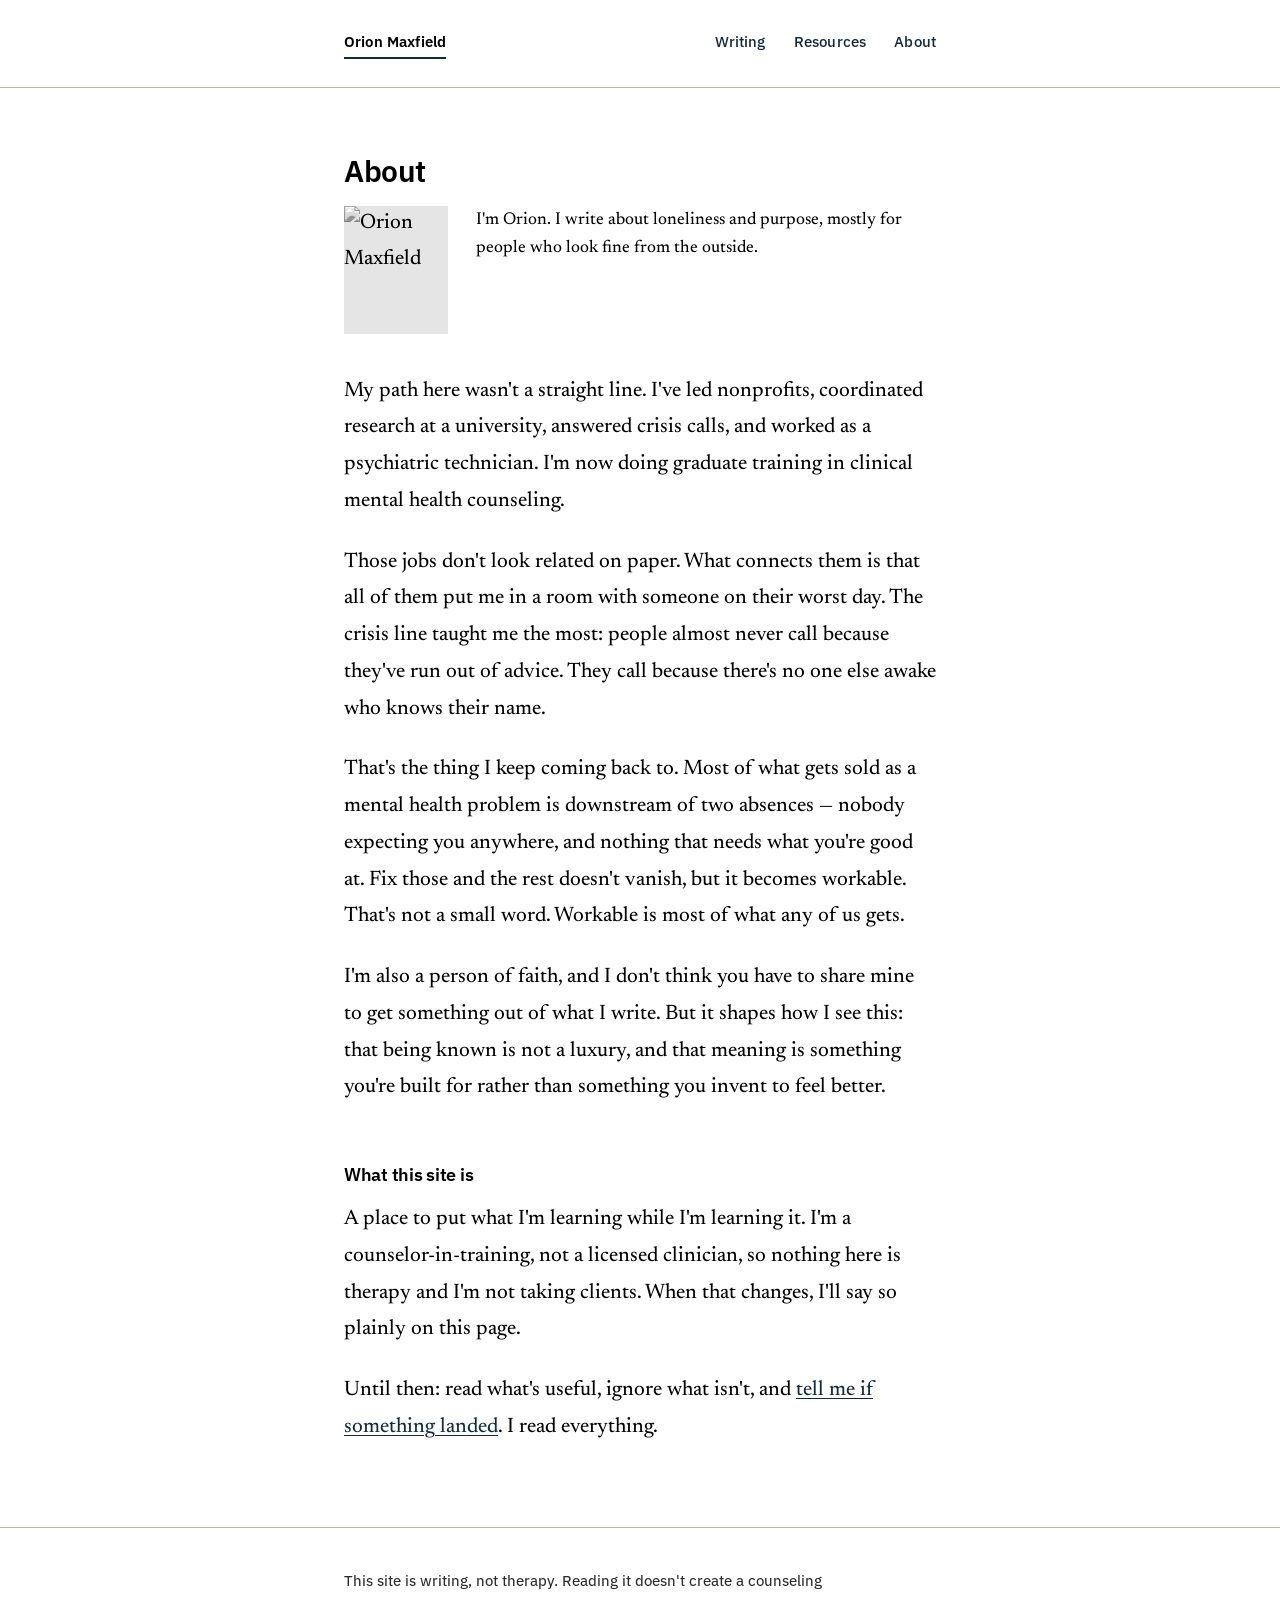
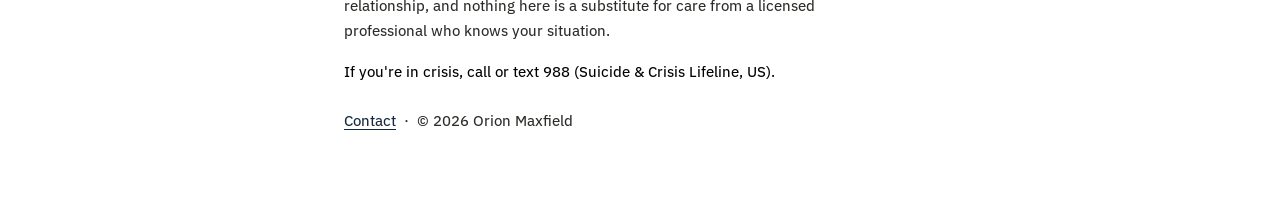
==== about.html @ fb3168f9 "Add About page with content and styles This file contains the complete HTML structure for the About " ====
<!DOCTYPE html>
<html lang="en">
<head>
  <meta charset="utf-8">
  <meta name="viewport" content="width=device-width, initial-scale=1">
  <meta name="color-scheme" content="light">
  <title>About — Orion Maxfield</title>
  <meta name="description" content="Nonprofit leadership, research, crisis work, and now counselor training.">
  <link rel="preconnect" href="https://fonts.googleapis.com">
  <link rel="preconnect" href="https://fonts.gstatic.com" crossorigin>
  <link href="https://fonts.googleapis.com/css2?family=IBM+Plex+Sans:wght@400;500;600&family=Newsreader:ital,opsz,wght@0,6..72,400;0,6..72,500;1,6..72,400&display=swap" rel="stylesheet">
  <style>
    :root {
      --paper: #FFFFFF;
      --ink: #000000;
      --slate: #12293F;
      --slate-soft: #24405C;
      --muted: #2E2C29;
      --rule: #BEB8AC;
      color-scheme: light dark;
    }

    /* If the reader's phone or laptop is set to dark mode, flip the whole
       palette instead of letting the browser guess. Light text, dark paper. */
    @media (prefers-color-scheme: dark) {
      :root {
        --paper: #14161A;
        --ink: #F4F1EB;
        --slate: #9DC4EC;
        --slate-soft: #B4CFEE;
        --muted: #D3CEC5;
        --rule: #3A3F47;
      }
      .portrait { background: #2A2E34; }
      button { color: #14161A; }
      input[type="email"], input[type="text"], textarea {
        background: #1D2027;
        color: var(--ink);
      }
      ::placeholder { color: #9A958C; }
    }

    html { background: var(--paper); }

    *, *::before, *::after { box-sizing: border-box; }

    html { -webkit-text-size-adjust: 100%; }

    body {
      margin: 0;
      background: var(--paper);
      color: var(--ink);
      font-family: "Newsreader", Georgia, "Times New Roman", serif;
      font-size: 21px;
      line-height: 1.75;
      font-weight: 450;
      font-optical-sizing: auto;
      -webkit-font-smoothing: antialiased;
    }

    .wrap {
      width: 100%;
      max-width: 40rem;
      margin: 0 auto;
      padding: 0 1.5rem;
    }

    /* ---------- header ---------- */

    .masthead {
      border-bottom: 1px solid var(--rule);
      padding: 1.75rem 0;
      margin-bottom: 4rem;
    }

    .masthead .wrap {
      display: flex;
      flex-wrap: wrap;
      gap: 0.75rem 2rem;
      align-items: baseline;
      justify-content: space-between;
    }

    .wordmark {
      font-family: "IBM Plex Sans", system-ui, sans-serif;
      font-size: 0.95rem;
      font-weight: 600;
      letter-spacing: 0.01em;
      color: var(--ink);
      text-decoration: none;
      border-bottom: 2px solid var(--slate);
      padding-bottom: 2px;
    }

    nav {
      font-family: "IBM Plex Sans", system-ui, sans-serif;
      font-size: 0.92rem;
      font-weight: 500;
      letter-spacing: 0.01em;
    }

    nav a {
      color: var(--slate);
      text-decoration: none;
      margin-left: 1.5rem;
    }

    nav a:first-child { margin-left: 0; }
    nav a:hover, nav a:focus-visible { color: var(--slate); }
    nav a[aria-current="page"] { color: var(--ink); }

    /* ---------- type ---------- */

    h1, h2, h3 {
      font-family: "IBM Plex Sans", system-ui, sans-serif;
      font-weight: 600;
      letter-spacing: -0.015em;
      line-height: 1.25;
      margin: 0 0 1rem;
    }

    h1 { font-size: 1.9rem; }
    h2 { font-size: 1.15rem; margin-top: 3.5rem; }
    h3 { font-size: 1rem; }

    p { margin: 0 0 1.5rem; }

    a { color: var(--slate); text-decoration-thickness: 1px; text-underline-offset: 3px; }

    em { font-style: italic; }

    .lede {
      font-size: 1.85rem;
      line-height: 1.35;
      margin: 0 0 1.75rem;
      max-width: 34rem;
    }

    .sub {
      color: var(--muted);
      font-size: 1.05rem;
      max-width: 32rem;
    }

    /* eyebrow: marks which of the two pillars a piece belongs to */
    .pillar {
      font-family: "IBM Plex Sans", system-ui, sans-serif;
      font-size: 0.78rem;
      font-weight: 600;
      letter-spacing: 0.11em;
      text-transform: uppercase;
      color: var(--slate);
      display: block;
      margin-bottom: 0.5rem;
    }

    .pillar::before {
      content: "";
      display: inline-block;
      width: 0.45rem;
      height: 0.45rem;
      background: var(--slate);
      margin-right: 0.55rem;
      vertical-align: 0.05rem;
    }

    /* ---------- sections ---------- */

    section { margin-bottom: 4.5rem; }

    .hero { margin-bottom: 5rem; }

    .section-label {
      font-family: "IBM Plex Sans", system-ui, sans-serif;
      font-size: 0.82rem;
      font-weight: 600;
      letter-spacing: 0.11em;
      text-transform: uppercase;
      color: var(--ink);
      padding-bottom: 0.75rem;
      border-bottom: 1px solid var(--rule);
      margin-bottom: 2rem;
    }

    /* ---------- writing list ---------- */

    .entry { margin-bottom: 2.5rem; }

    .entry a {
      font-family: "IBM Plex Sans", system-ui, sans-serif;
      font-size: 1.1rem;
      font-weight: 600;
      letter-spacing: -0.01em;
      color: var(--ink);
      text-decoration: none;
      line-height: 1.3;
      display: inline-block;
      margin-bottom: 0.35rem;
    }

    .entry a:hover, .entry a:focus-visible {
      color: var(--slate);
      text-decoration: underline;
      text-underline-offset: 4px;
    }

    .entry p {
      margin: 0 0 0.4rem;
      color: var(--muted);
      font-size: 1.08rem;
      line-height: 1.6;
    }

    .date {
      font-family: "IBM Plex Sans", system-ui, sans-serif;
      font-size: 0.85rem;
      font-weight: 500;
      color: var(--muted);
      letter-spacing: 0.01em;
    }

    /* ---------- about strip ---------- */

    .strip {
      display: flex;
      gap: 1.75rem;
      align-items: flex-start;
    }

    .portrait {
      width: 6.5rem;
      height: 8rem;
      flex: none;
      object-fit: cover;
      background: #E4E0D8;
      filter: grayscale(1) contrast(1.05);
    }

    .strip p { font-size: 1.08rem; line-height: 1.65; }

    /* ---------- signup ---------- */

    .signup {
      border-top: 1px solid var(--rule);
      border-bottom: 1px solid var(--rule);
      padding: 2.5rem 0;
    }

    .signup p { font-size: 1.05rem; max-width: 30rem; }

    .fields { display: flex; flex-wrap: wrap; gap: 0.6rem; }

    input[type="email"], input[type="text"], textarea {
      font-family: "IBM Plex Sans", system-ui, sans-serif;
      font-size: 0.95rem;
      padding: 0.7rem 0.85rem;
      border: 1px solid var(--slate-soft);
      background: #FFFFFF;
      color: var(--ink);
      border-radius: 2px;
      flex: 1 1 15rem;
      min-width: 0;
    }

    textarea { width: 100%; min-height: 9rem; resize: vertical; line-height: 1.6; }

    input:focus-visible, textarea:focus-visible, button:focus-visible, a:focus-visible {
      outline: 2px solid var(--slate);
      outline-offset: 2px;
    }

    button {
      font-family: "IBM Plex Sans", system-ui, sans-serif;
      font-size: 0.95rem;
      font-weight: 500;
      padding: 0.7rem 1.4rem;
      border: none;
      border-radius: 2px;
      background: var(--slate);
      color: #FFFFFF;
      cursor: pointer;
      flex: none;
    }

    button:hover { opacity: 0.88; }

    ::placeholder { color: #55514B; opacity: 1; }

    .form-note {
      font-family: "IBM Plex Sans", system-ui, sans-serif;
      font-size: 0.9rem;
      color: var(--muted);
      margin-top: 0.9rem;
    }

    /* ---------- article ---------- */

    article { margin-bottom: 4rem; }

    article h1 { font-size: 2rem; margin-bottom: 0.75rem; max-width: 32rem; }

    .byline {
      font-family: "IBM Plex Sans", system-ui, sans-serif;
      font-size: 0.88rem;
      font-weight: 500;
      color: var(--muted);
      margin-bottom: 3rem;
    }

    article p:first-of-type { font-size: 1.1rem; }

    .next {
      border-top: 1px solid var(--rule);
      padding-top: 2rem;
      font-family: "IBM Plex Sans", system-ui, sans-serif;
      font-size: 0.95rem;
    }

    /* ---------- footer ---------- */

    footer {
      border-top: 1px solid var(--rule);
      margin-top: 5rem;
      padding: 2.5rem 0 4rem;
      font-family: "IBM Plex Sans", system-ui, sans-serif;
      font-size: 0.92rem;
      line-height: 1.7;
      color: var(--muted);
    }

    footer a { color: var(--slate); }
    footer .disclaimer { max-width: 34rem; margin: 0 0 1rem; }
    footer .crisis { color: var(--ink); }

    /* ---------- motion + responsive ---------- */

    body { animation: rise 0.5s ease-out both; }

    @keyframes rise {
      from { opacity: 0; transform: translateY(6px); }
      to { opacity: 1; transform: none; }
    }

    @media (prefers-reduced-motion: reduce) {
      body { animation: none; }
      * { transition: none !important; }
    }

    @media (max-width: 34rem) {
      body { font-size: 20px; }
      .lede { font-size: 1.5rem; }
      h1 { font-size: 1.6rem; }
      article h1 { font-size: 1.65rem; }
      .masthead { margin-bottom: 3rem; }
      nav a { margin-left: 0; margin-right: 1.25rem; }
      .strip { flex-direction: column; gap: 1.25rem; }
    }
</style>
</head>
<body>

  <header class="masthead">
    <div class="wrap">
      <a class="wordmark" href="index.html">Orion Maxfield</a>
      <nav>
        <a href="writing.html">Writing</a>
        <a href="resources.html">Resources</a>
        <a href="about.html">About</a>
      </nav>
    </div>
  </header>

  <main class="wrap">

    <h1>About</h1>

    <div class="strip" style="margin-bottom:2.5rem">
      <img class="portrait" src="portrait.jpg" alt="Orion Maxfield">
      <div>
        <p style="margin-bottom:0">I'm Orion. I write about loneliness and purpose,
          mostly for people who look fine from the outside.</p>
      </div>
    </div>

    <p>My path here wasn't a straight line. I've led nonprofits, coordinated research
      at a university, answered crisis calls, and worked as a psychiatric technician.
      I'm now doing graduate training in clinical mental health counseling.</p>

    <p>Those jobs don't look related on paper. What connects them is that all of them
      put me in a room with someone on their worst day. The crisis line taught me the
      most: people almost never call because they've run out of advice. They call
      because there's no one else awake who knows their name.</p>

    <p>That's the thing I keep coming back to. Most of what gets sold as a
      mental health problem is downstream of two absences &mdash; nobody expecting
      you anywhere, and nothing that needs what you're good at. Fix those and the
      rest doesn't vanish, but it becomes workable. That's not a small word. Workable
      is most of what any of us gets.</p>

    <p>I'm also a person of faith, and I don't think you have to share mine to get
      something out of what I write. But it shapes how I see this: that being known
      is not a luxury, and that meaning is something you're built for rather than
      something you invent to feel better.</p>

    <h2>What this site is</h2>

    <p>A place to put what I'm learning while I'm learning it. I'm a
      counselor-in-training, not a licensed clinician, so nothing here is therapy and
      I'm not taking clients. When that changes, I'll say so plainly on this page.</p>

    <p>Until then: read what's useful, ignore what isn't, and
      <a href="contact.html">tell me if something landed</a>. I read everything.</p>
  </main>

  <footer>
    <div class="wrap">
      <p class="disclaimer">This site is writing, not therapy. Reading it doesn't create a
        counseling relationship, and nothing here is a substitute for care from a licensed
        professional who knows your situation.</p>
      <p class="crisis">If you're in crisis, call or text 988 (Suicide &amp; Crisis Lifeline, US).</p>
      <p><a href="contact.html">Contact</a> &nbsp;·&nbsp; © 2026 Orion Maxfield</p>
    </div>
  </footer>

</body>
</html>
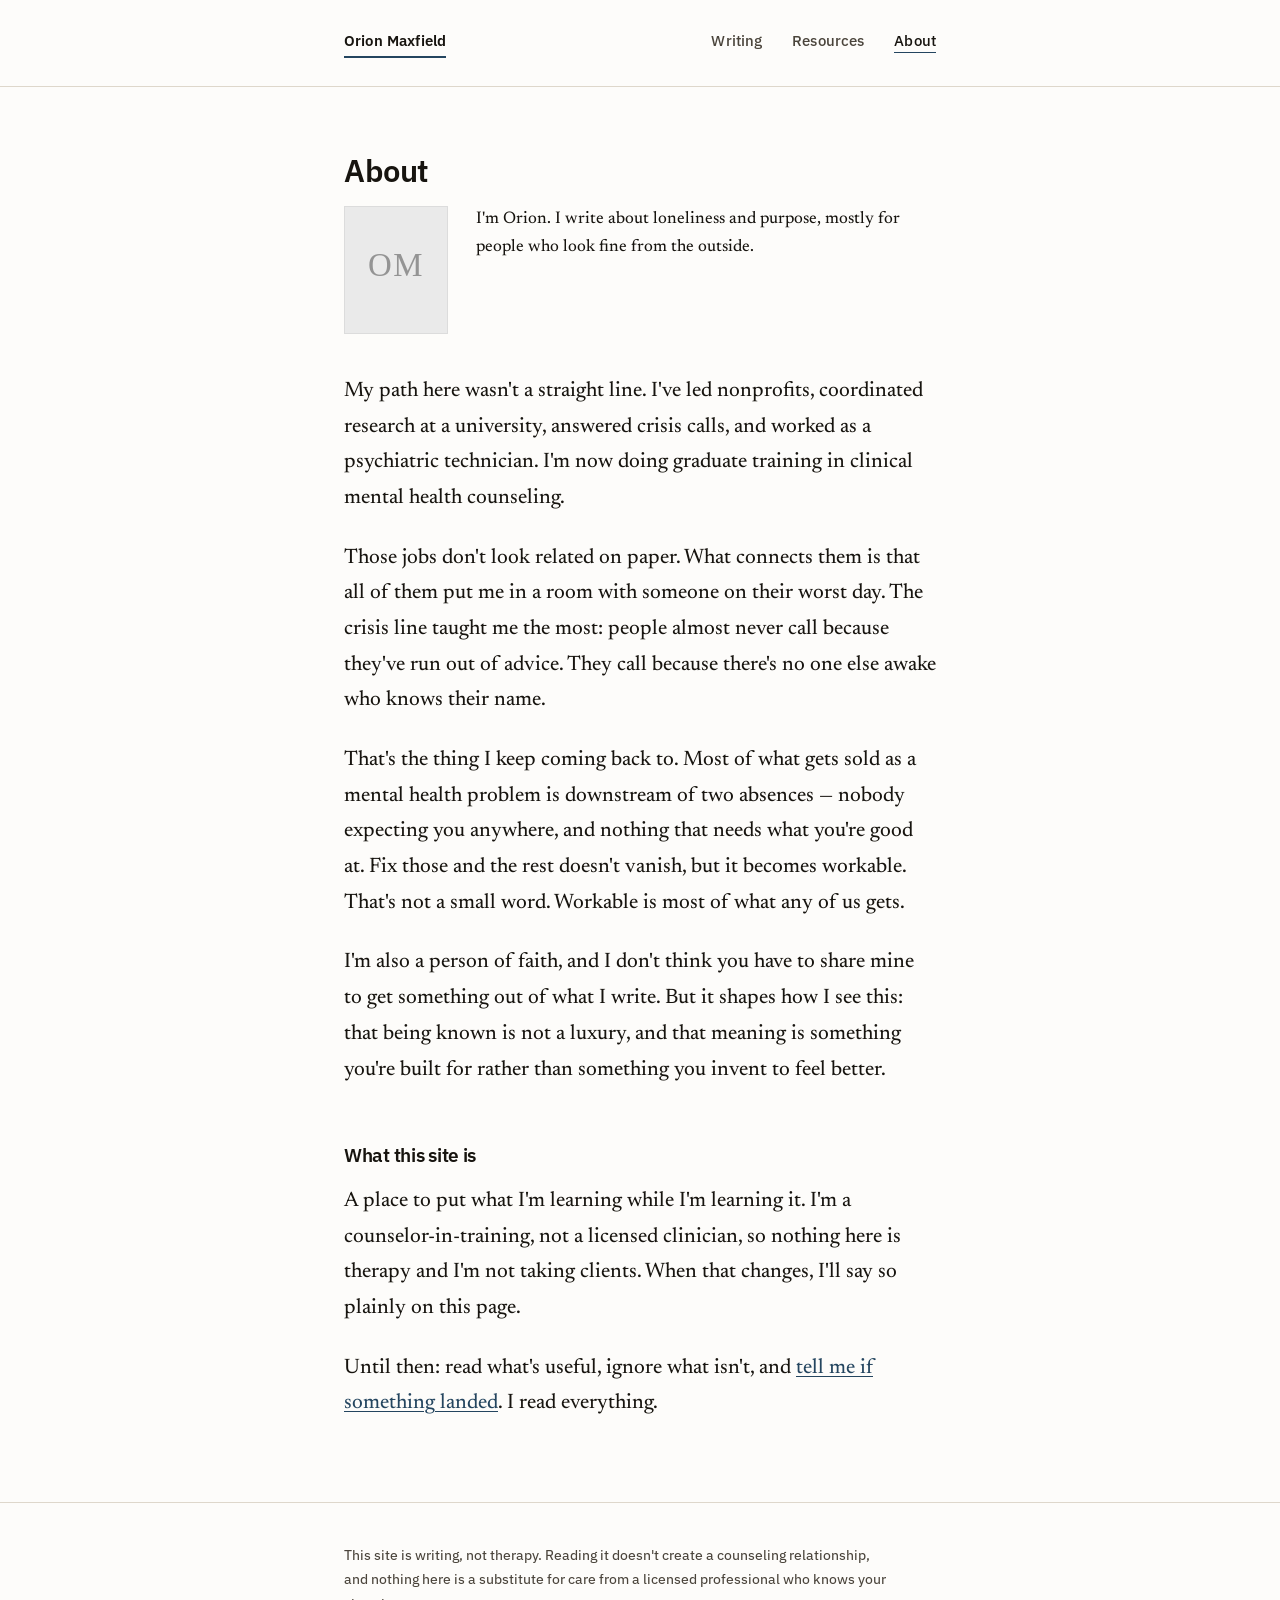
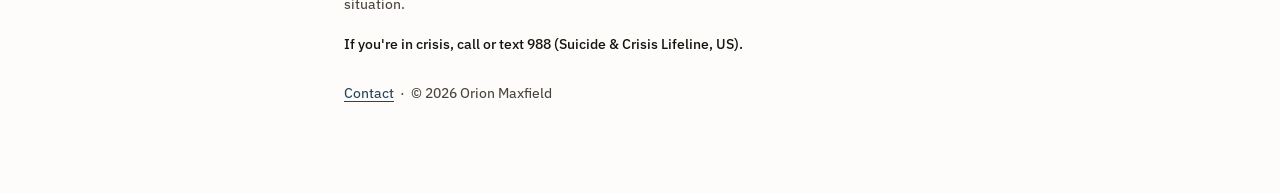
==== commit bfa8c943: "Refresh site design and consolidate styles Fixes: - Rename "writing/not lazy.html" to not-lazy.html " ====
--- a/about.html
+++ b/about.html
@@ -3,361 +3,25 @@
 <head>
   <meta charset="utf-8">
   <meta name="viewport" content="width=device-width, initial-scale=1">
-  <meta name="color-scheme" content="light">
+  <meta name="color-scheme" content="light dark">
   <title>About — Orion Maxfield</title>
   <meta name="description" content="Nonprofit leadership, research, crisis work, and now counselor training.">
+  <link rel="canonical" href="https://orionmaxfield.github.io/about.html">
+  <meta property="og:type" content="profile">
+  <meta property="og:site_name" content="Orion Maxfield">
+  <meta property="og:title" content="About — Orion Maxfield">
+  <meta property="og:description" content="Nonprofit leadership, research, crisis work, and now counselor training.">
+  <meta property="og:url" content="https://orionmaxfield.github.io/about.html">
+  <meta name="twitter:card" content="summary">
+  <link rel="icon" href="favicon.svg" type="image/svg+xml">
   <link rel="preconnect" href="https://fonts.googleapis.com">
   <link rel="preconnect" href="https://fonts.gstatic.com" crossorigin>
   <link href="https://fonts.googleapis.com/css2?family=IBM+Plex+Sans:wght@400;500;600&family=Newsreader:ital,opsz,wght@0,6..72,400;0,6..72,500;1,6..72,400&display=swap" rel="stylesheet">
-  <style>
-    :root {
-      --paper: #FFFFFF;
-      --ink: #000000;
-      --slate: #12293F;
-      --slate-soft: #24405C;
-      --muted: #2E2C29;
-      --rule: #BEB8AC;
-      color-scheme: light dark;
-    }
-
-    /* If the reader's phone or laptop is set to dark mode, flip the whole
-       palette instead of letting the browser guess. Light text, dark paper. */
-    @media (prefers-color-scheme: dark) {
-      :root {
-        --paper: #14161A;
-        --ink: #F4F1EB;
-        --slate: #9DC4EC;
-        --slate-soft: #B4CFEE;
-        --muted: #D3CEC5;
-        --rule: #3A3F47;
-      }
-      .portrait { background: #2A2E34; }
-      button { color: #14161A; }
-      input[type="email"], input[type="text"], textarea {
-        background: #1D2027;
-        color: var(--ink);
-      }
-      ::placeholder { color: #9A958C; }
-    }
-
-    html { background: var(--paper); }
-
-    *, *::before, *::after { box-sizing: border-box; }
-
-    html { -webkit-text-size-adjust: 100%; }
-
-    body {
-      margin: 0;
-      background: var(--paper);
-      color: var(--ink);
-      font-family: "Newsreader", Georgia, "Times New Roman", serif;
-      font-size: 21px;
-      line-height: 1.75;
-      font-weight: 450;
-      font-optical-sizing: auto;
-      -webkit-font-smoothing: antialiased;
-    }
-
-    .wrap {
-      width: 100%;
-      max-width: 40rem;
-      margin: 0 auto;
-      padding: 0 1.5rem;
-    }
-
-    /* ---------- header ---------- */
-
-    .masthead {
-      border-bottom: 1px solid var(--rule);
-      padding: 1.75rem 0;
-      margin-bottom: 4rem;
-    }
-
-    .masthead .wrap {
-      display: flex;
-      flex-wrap: wrap;
-      gap: 0.75rem 2rem;
-      align-items: baseline;
-      justify-content: space-between;
-    }
-
-    .wordmark {
-      font-family: "IBM Plex Sans", system-ui, sans-serif;
-      font-size: 0.95rem;
-      font-weight: 600;
-      letter-spacing: 0.01em;
-      color: var(--ink);
-      text-decoration: none;
-      border-bottom: 2px solid var(--slate);
-      padding-bottom: 2px;
-    }
-
-    nav {
-      font-family: "IBM Plex Sans", system-ui, sans-serif;
-      font-size: 0.92rem;
-      font-weight: 500;
-      letter-spacing: 0.01em;
-    }
-
-    nav a {
-      color: var(--slate);
-      text-decoration: none;
-      margin-left: 1.5rem;
-    }
-
-    nav a:first-child { margin-left: 0; }
-    nav a:hover, nav a:focus-visible { color: var(--slate); }
-    nav a[aria-current="page"] { color: var(--ink); }
-
-    /* ---------- type ---------- */
-
-    h1, h2, h3 {
-      font-family: "IBM Plex Sans", system-ui, sans-serif;
-      font-weight: 600;
-      letter-spacing: -0.015em;
-      line-height: 1.25;
-      margin: 0 0 1rem;
-    }
-
-    h1 { font-size: 1.9rem; }
-    h2 { font-size: 1.15rem; margin-top: 3.5rem; }
-    h3 { font-size: 1rem; }
-
-    p { margin: 0 0 1.5rem; }
-
-    a { color: var(--slate); text-decoration-thickness: 1px; text-underline-offset: 3px; }
-
-    em { font-style: italic; }
-
-    .lede {
-      font-size: 1.85rem;
-      line-height: 1.35;
-      margin: 0 0 1.75rem;
-      max-width: 34rem;
-    }
-
-    .sub {
-      color: var(--muted);
-      font-size: 1.05rem;
-      max-width: 32rem;
-    }
-
-    /* eyebrow: marks which of the two pillars a piece belongs to */
-    .pillar {
-      font-family: "IBM Plex Sans", system-ui, sans-serif;
-      font-size: 0.78rem;
-      font-weight: 600;
-      letter-spacing: 0.11em;
-      text-transform: uppercase;
-      color: var(--slate);
-      display: block;
-      margin-bottom: 0.5rem;
-    }
-
-    .pillar::before {
-      content: "";
-      display: inline-block;
-      width: 0.45rem;
-      height: 0.45rem;
-      background: var(--slate);
-      margin-right: 0.55rem;
-      vertical-align: 0.05rem;
-    }
-
-    /* ---------- sections ---------- */
-
-    section { margin-bottom: 4.5rem; }
-
-    .hero { margin-bottom: 5rem; }
-
-    .section-label {
-      font-family: "IBM Plex Sans", system-ui, sans-serif;
-      font-size: 0.82rem;
-      font-weight: 600;
-      letter-spacing: 0.11em;
-      text-transform: uppercase;
-      color: var(--ink);
-      padding-bottom: 0.75rem;
-      border-bottom: 1px solid var(--rule);
-      margin-bottom: 2rem;
-    }
-
-    /* ---------- writing list ---------- */
-
-    .entry { margin-bottom: 2.5rem; }
-
-    .entry a {
-      font-family: "IBM Plex Sans", system-ui, sans-serif;
-      font-size: 1.1rem;
-      font-weight: 600;
-      letter-spacing: -0.01em;
-      color: var(--ink);
-      text-decoration: none;
-      line-height: 1.3;
-      display: inline-block;
-      margin-bottom: 0.35rem;
-    }
-
-    .entry a:hover, .entry a:focus-visible {
-      color: var(--slate);
-      text-decoration: underline;
-      text-underline-offset: 4px;
-    }
-
-    .entry p {
-      margin: 0 0 0.4rem;
-      color: var(--muted);
-      font-size: 1.08rem;
-      line-height: 1.6;
-    }
-
-    .date {
-      font-family: "IBM Plex Sans", system-ui, sans-serif;
-      font-size: 0.85rem;
-      font-weight: 500;
-      color: var(--muted);
-      letter-spacing: 0.01em;
-    }
-
-    /* ---------- about strip ---------- */
-
-    .strip {
-      display: flex;
-      gap: 1.75rem;
-      align-items: flex-start;
-    }
-
-    .portrait {
-      width: 6.5rem;
-      height: 8rem;
-      flex: none;
-      object-fit: cover;
-      background: #E4E0D8;
-      filter: grayscale(1) contrast(1.05);
-    }
-
-    .strip p { font-size: 1.08rem; line-height: 1.65; }
-
-    /* ---------- signup ---------- */
-
-    .signup {
-      border-top: 1px solid var(--rule);
-      border-bottom: 1px solid var(--rule);
-      padding: 2.5rem 0;
-    }
-
-    .signup p { font-size: 1.05rem; max-width: 30rem; }
-
-    .fields { display: flex; flex-wrap: wrap; gap: 0.6rem; }
-
-    input[type="email"], input[type="text"], textarea {
-      font-family: "IBM Plex Sans", system-ui, sans-serif;
-      font-size: 0.95rem;
-      padding: 0.7rem 0.85rem;
-      border: 1px solid var(--slate-soft);
-      background: #FFFFFF;
-      color: var(--ink);
-      border-radius: 2px;
-      flex: 1 1 15rem;
-      min-width: 0;
-    }
-
-    textarea { width: 100%; min-height: 9rem; resize: vertical; line-height: 1.6; }
-
-    input:focus-visible, textarea:focus-visible, button:focus-visible, a:focus-visible {
-      outline: 2px solid var(--slate);
-      outline-offset: 2px;
-    }
-
-    button {
-      font-family: "IBM Plex Sans", system-ui, sans-serif;
-      font-size: 0.95rem;
-      font-weight: 500;
-      padding: 0.7rem 1.4rem;
-      border: none;
-      border-radius: 2px;
-      background: var(--slate);
-      color: #FFFFFF;
-      cursor: pointer;
-      flex: none;
-    }
-
-    button:hover { opacity: 0.88; }
-
-    ::placeholder { color: #55514B; opacity: 1; }
-
-    .form-note {
-      font-family: "IBM Plex Sans", system-ui, sans-serif;
-      font-size: 0.9rem;
-      color: var(--muted);
-      margin-top: 0.9rem;
-    }
-
-    /* ---------- article ---------- */
-
-    article { margin-bottom: 4rem; }
-
-    article h1 { font-size: 2rem; margin-bottom: 0.75rem; max-width: 32rem; }
-
-    .byline {
-      font-family: "IBM Plex Sans", system-ui, sans-serif;
-      font-size: 0.88rem;
-      font-weight: 500;
-      color: var(--muted);
-      margin-bottom: 3rem;
-    }
-
-    article p:first-of-type { font-size: 1.1rem; }
-
-    .next {
-      border-top: 1px solid var(--rule);
-      padding-top: 2rem;
-      font-family: "IBM Plex Sans", system-ui, sans-serif;
-      font-size: 0.95rem;
-    }
-
-    /* ---------- footer ---------- */
-
-    footer {
-      border-top: 1px solid var(--rule);
-      margin-top: 5rem;
-      padding: 2.5rem 0 4rem;
-      font-family: "IBM Plex Sans", system-ui, sans-serif;
-      font-size: 0.92rem;
-      line-height: 1.7;
-      color: var(--muted);
-    }
-
-    footer a { color: var(--slate); }
-    footer .disclaimer { max-width: 34rem; margin: 0 0 1rem; }
-    footer .crisis { color: var(--ink); }
-
-    /* ---------- motion + responsive ---------- */
-
-    body { animation: rise 0.5s ease-out both; }
-
-    @keyframes rise {
-      from { opacity: 0; transform: translateY(6px); }
-      to { opacity: 1; transform: none; }
-    }
-
-    @media (prefers-reduced-motion: reduce) {
-      body { animation: none; }
-      * { transition: none !important; }
-    }
-
-    @media (max-width: 34rem) {
-      body { font-size: 20px; }
-      .lede { font-size: 1.5rem; }
-      h1 { font-size: 1.6rem; }
-      article h1 { font-size: 1.65rem; }
-      .masthead { margin-bottom: 3rem; }
-      nav a { margin-left: 0; margin-right: 1.25rem; }
-      .strip { flex-direction: column; gap: 1.25rem; }
-    }
-</style>
+  <link rel="stylesheet" href="style.css">
 </head>
 <body>
+
+  <a class="skip" href="#main">Skip to content</a>
 
   <header class="masthead">
     <div class="wrap">
@@ -365,17 +29,18 @@
       <nav>
         <a href="writing.html">Writing</a>
         <a href="resources.html">Resources</a>
-        <a href="about.html">About</a>
+        <a href="about.html" aria-current="page">About</a>
       </nav>
     </div>
   </header>
 
-  <main class="wrap">
+  <main class="wrap" id="main">
 
     <h1>About</h1>
 
     <div class="strip" style="margin-bottom:2.5rem">
-      <img class="portrait" src="portrait.jpg" alt="Orion Maxfield">
+      <!-- Placeholder. Drop your photo in as portrait.jpg and change the src below. -->
+      <img class="portrait" src="portrait.svg" alt="Orion Maxfield">
       <div>
         <p style="margin-bottom:0">I'm Orion. I write about loneliness and purpose,
           mostly for people who look fine from the outside.</p>
--- a/style.css
+++ b/style.css
@@ -0,0 +1,545 @@
+/* ==========================================================================
+   Orion Maxfield — site styles
+
+   One stylesheet for every page. Change it here and it changes everywhere;
+   don't paste CSS back into the individual HTML files.
+   ========================================================================== */
+
+:root {
+  /* Nothing here is pure black on pure white. Paper and ink are both warm,
+     which is most of the difference between "default" and "designed". */
+  --paper: #FDFCFA;
+  --paper-raised: #F5F1EA;
+  --ink: #17140F;
+  --ink-soft: #4A443B;
+  --accent: #24455F;
+  --accent-strong: #14293C;
+  --on-accent: #FDFCFA;
+  --rule: #DED7CB;
+  --rule-strong: #C0B8A8;
+
+  --shell: 40rem;   /* masthead, footer, list pages */
+  --measure: 36rem; /* long-form prose sits slightly narrower */
+
+  --serif: "Newsreader", Georgia, "Times New Roman", serif;
+  --sans: "IBM Plex Sans", system-ui, -apple-system, sans-serif;
+
+  --ease: 150ms ease;
+}
+
+/* The same palette with the roles swapped, kept in the same warm family
+   so dark mode reads as the same site rather than a different one. */
+@media (prefers-color-scheme: dark) {
+  :root {
+    --paper: #1A1815;
+    --paper-raised: #23201A;
+    --ink: #F2EDE4;
+    --ink-soft: #B5AD9F;
+    --accent: #9FC3E6;
+    --accent-strong: #C4DAF1;
+    --on-accent: #16140F;
+    --rule: #35312A;
+    --rule-strong: #4A443B;
+  }
+}
+
+/* --------------------------------------------------------------- base --- */
+
+*, *::before, *::after { box-sizing: border-box; }
+
+html {
+  background: var(--paper);
+  color-scheme: light dark;
+  -webkit-text-size-adjust: 100%;
+}
+
+body {
+  margin: 0;
+  background: var(--paper);
+  color: var(--ink);
+  font-family: var(--serif);
+  font-size: 21px;
+  line-height: 1.7;
+  font-weight: 450;
+  font-optical-sizing: auto;
+  -webkit-font-smoothing: antialiased;
+  text-rendering: optimizeLegibility;
+}
+
+.wrap {
+  width: 100%;
+  max-width: var(--shell);
+  margin: 0 auto;
+  padding: 0 1.5rem;
+}
+
+/* Keyboard users get a way past the nav without tabbing through it. */
+.skip {
+  position: absolute;
+  left: -9999px;
+  font-family: var(--sans);
+  font-size: 0.9rem;
+}
+
+.skip:focus {
+  left: 1rem;
+  top: 1rem;
+  z-index: 10;
+  padding: 0.6rem 1rem;
+  background: var(--accent);
+  color: var(--on-accent);
+  border-radius: 3px;
+  text-decoration: none;
+}
+
+/* ------------------------------------------------------------- header --- */
+
+.masthead {
+  border-bottom: 1px solid var(--rule);
+  padding: 1.75rem 0;
+  margin-bottom: 4rem;
+}
+
+.masthead .wrap {
+  display: flex;
+  flex-wrap: wrap;
+  gap: 0.75rem 2rem;
+  align-items: baseline;
+  justify-content: space-between;
+}
+
+.wordmark {
+  font-family: var(--sans);
+  font-size: 0.95rem;
+  font-weight: 600;
+  letter-spacing: 0.01em;
+  color: var(--ink);
+  text-decoration: none;
+  border-bottom: 2px solid var(--accent);
+  padding-bottom: 2px;
+}
+
+nav {
+  font-family: var(--sans);
+  font-size: 0.92rem;
+  font-weight: 500;
+  letter-spacing: 0.01em;
+}
+
+nav a {
+  position: relative;
+  color: var(--ink-soft);
+  text-decoration: none;
+  margin-left: 1.6rem;
+  padding-bottom: 3px;
+  transition: color var(--ease);
+}
+
+nav a:first-child { margin-left: 0; }
+
+/* Hairline that sweeps in on hover and stays put on the current page. */
+nav a::after {
+  content: "";
+  position: absolute;
+  left: 0;
+  right: 0;
+  bottom: 0;
+  height: 1px;
+  background: currentColor;
+  transform: scaleX(0);
+  transform-origin: left;
+  transition: transform 200ms ease;
+}
+
+nav a:hover,
+nav a:focus-visible { color: var(--ink); }
+
+nav a:hover::after,
+nav a:focus-visible::after { transform: scaleX(1); }
+
+nav a[aria-current="page"] { color: var(--ink); }
+
+nav a[aria-current="page"]::after {
+  transform: scaleX(1);
+  background: var(--accent);
+}
+
+/* --------------------------------------------------------------- type --- */
+
+h1, h2, h3 {
+  font-family: var(--sans);
+  font-weight: 600;
+  letter-spacing: -0.015em;
+  line-height: 1.25;
+  margin: 0 0 1rem;
+  text-wrap: balance;
+}
+
+h1 { font-size: 1.95rem; }
+h2 { font-size: 1.18rem; margin-top: 3.5rem; }
+h3 { font-size: 1rem; }
+
+p { margin: 0 0 1.5rem; }
+
+a {
+  color: var(--accent);
+  text-decoration-thickness: 1px;
+  text-underline-offset: 3px;
+  transition: color var(--ease);
+}
+
+a:hover { color: var(--accent-strong); }
+
+em { font-style: italic; }
+
+strong { font-weight: 600; }
+
+.lede {
+  font-size: 1.85rem;
+  line-height: 1.32;
+  margin: 0 0 1.75rem;
+  max-width: 34rem;
+  text-wrap: pretty;
+}
+
+.sub {
+  color: var(--ink-soft);
+  font-size: 1.05rem;
+  max-width: 32rem;
+}
+
+/* Eyebrow: marks which of the two pillars a piece belongs to. */
+.pillar {
+  font-family: var(--sans);
+  font-size: 0.76rem;
+  font-weight: 600;
+  letter-spacing: 0.12em;
+  text-transform: uppercase;
+  color: var(--accent);
+  display: block;
+  margin-bottom: 0.55rem;
+}
+
+.pillar::before {
+  content: "";
+  display: inline-block;
+  width: 0.4rem;
+  height: 0.4rem;
+  background: var(--accent);
+  margin-right: 0.6rem;
+  vertical-align: 0.08rem;
+}
+
+/* ----------------------------------------------------------- sections --- */
+
+section { margin-bottom: 4.5rem; }
+
+.hero { margin-bottom: 5rem; }
+
+.section-label {
+  font-family: var(--sans);
+  font-size: 0.8rem;
+  font-weight: 600;
+  letter-spacing: 0.12em;
+  text-transform: uppercase;
+  color: var(--ink);
+  padding-bottom: 0.75rem;
+  border-bottom: 1px solid var(--rule-strong);
+  margin-bottom: 1rem;
+}
+
+/* ------------------------------------------------------ writing list --- */
+
+.entry {
+  padding: 1.9rem 0;
+  border-bottom: 1px solid var(--rule);
+}
+
+.entry:last-child { border-bottom: none; }
+
+.entry a {
+  font-family: var(--sans);
+  font-size: 1.15rem;
+  font-weight: 600;
+  letter-spacing: -0.012em;
+  color: var(--ink);
+  text-decoration: none;
+  line-height: 1.3;
+  display: inline-block;
+  margin-bottom: 0.45rem;
+  /* Underline drawn as a background so it can animate its width. */
+  background-image: linear-gradient(var(--accent), var(--accent));
+  background-size: 0% 1px;
+  background-position: 0 100%;
+  background-repeat: no-repeat;
+  transition: background-size 220ms ease, color var(--ease);
+}
+
+.entry a:hover,
+.entry a:focus-visible {
+  color: var(--accent);
+  background-size: 100% 1px;
+}
+
+.entry p {
+  margin: 0 0 0.5rem;
+  color: var(--ink-soft);
+  font-size: 1.06rem;
+  line-height: 1.6;
+  max-width: 33rem;
+}
+
+.date {
+  font-family: var(--sans);
+  font-size: 0.82rem;
+  font-weight: 500;
+  color: var(--ink-soft);
+  letter-spacing: 0.02em;
+}
+
+/* -------------------------------------------------------- about strip --- */
+
+.strip {
+  display: flex;
+  gap: 1.75rem;
+  align-items: flex-start;
+}
+
+.portrait {
+  width: 6.5rem;
+  height: 8rem;
+  flex: none;
+  object-fit: cover;
+  background: var(--paper-raised);
+  border: 1px solid var(--rule);
+  filter: grayscale(1) contrast(1.05);
+  font-family: var(--sans);
+  font-size: 0.8rem;
+  color: var(--ink-soft);
+}
+
+.strip p { font-size: 1.06rem; line-height: 1.65; }
+
+/* ------------------------------------------------------------- signup --- */
+
+.signup {
+  background: var(--paper-raised);
+  border: 1px solid var(--rule);
+  border-radius: 4px;
+  padding: 2.25rem 1.75rem 2rem;
+}
+
+.signup h2 { margin-top: 0; }
+
+.signup p { font-size: 1.04rem; max-width: 30rem; }
+
+.fields { display: flex; flex-wrap: wrap; gap: 0.6rem; }
+
+input[type="email"],
+input[type="text"],
+textarea {
+  font-family: var(--sans);
+  font-size: 0.95rem;
+  padding: 0.72rem 0.85rem;
+  border: 1px solid var(--rule-strong);
+  background: var(--paper);
+  color: var(--ink);
+  border-radius: 3px;
+  flex: 1 1 15rem;
+  min-width: 0;
+  transition: border-color var(--ease);
+}
+
+input:hover,
+textarea:hover { border-color: var(--ink-soft); }
+
+textarea {
+  width: 100%;
+  min-height: 9rem;
+  resize: vertical;
+  line-height: 1.6;
+}
+
+::placeholder { color: var(--ink-soft); opacity: 1; }
+
+button {
+  font-family: var(--sans);
+  font-size: 0.95rem;
+  font-weight: 500;
+  padding: 0.72rem 1.4rem;
+  border: 1px solid var(--accent);
+  border-radius: 3px;
+  background: var(--accent);
+  color: var(--on-accent);
+  cursor: pointer;
+  flex: none;
+  transition: background var(--ease), border-color var(--ease), transform var(--ease);
+}
+
+button:hover {
+  background: var(--accent-strong);
+  border-color: var(--accent-strong);
+}
+
+button:active { transform: translateY(1px); }
+
+:focus-visible {
+  outline: 2px solid var(--accent);
+  outline-offset: 3px;
+  border-radius: 2px;
+}
+
+.form-note {
+  font-family: var(--sans);
+  font-size: 0.88rem;
+  color: var(--ink-soft);
+  margin-top: 0.9rem;
+}
+
+/* ------------------------------------------------------------ article --- */
+
+article { margin-bottom: 4rem; }
+
+article h1 {
+  font-size: 2.15rem;
+  line-height: 1.18;
+  margin-bottom: 0.85rem;
+  max-width: 32rem;
+}
+
+article > p { max-width: var(--measure); }
+
+.byline {
+  font-family: var(--sans);
+  font-size: 0.86rem;
+  font-weight: 500;
+  letter-spacing: 0.02em;
+  color: var(--ink-soft);
+  padding-bottom: 1.75rem;
+  border-bottom: 1px solid var(--rule);
+  margin-bottom: 2.5rem;
+}
+
+/* The paragraph right after the byline is the lead. (Not p:first-of-type —
+   that selects the byline itself.) */
+.byline + p { font-size: 1.06rem; }
+
+.byline + p::first-letter {
+  float: left;
+  font-family: var(--serif);
+  font-size: 3.5em;
+  line-height: 0.84;
+  font-weight: 500;
+  color: var(--ink);
+  padding: 0.03em 0.09em 0 0;
+}
+
+/* Short accent rule marks each section break. */
+article h2 {
+  margin-top: 3.4rem;
+  font-size: 1.22rem;
+  max-width: var(--measure);
+}
+
+article h2::before {
+  content: "";
+  display: block;
+  width: 2rem;
+  height: 2px;
+  background: var(--accent);
+  opacity: 0.75;
+  margin-bottom: 1.15rem;
+}
+
+blockquote {
+  margin: 2.25rem 0;
+  padding-left: 1.4rem;
+  border-left: 2px solid var(--accent);
+  color: var(--ink-soft);
+  font-style: italic;
+  max-width: var(--measure);
+}
+
+blockquote p:last-child { margin-bottom: 0; }
+
+.next {
+  border-top: 1px solid var(--rule);
+  padding-top: 2rem;
+  font-family: var(--sans);
+  font-size: 0.95rem;
+}
+
+.next a { text-decoration: none; }
+.next a:hover { text-decoration: underline; text-underline-offset: 4px; }
+
+/* ------------------------------------------------------------- footer --- */
+
+footer {
+  border-top: 1px solid var(--rule);
+  margin-top: 5rem;
+  padding: 2.5rem 0 4rem;
+  font-family: var(--sans);
+  font-size: 0.9rem;
+  line-height: 1.7;
+  color: var(--ink-soft);
+}
+
+footer a { color: var(--accent); }
+footer .disclaimer { max-width: 34rem; margin: 0 0 1rem; }
+footer .crisis { color: var(--ink); font-weight: 500; }
+
+/* ------------------------------------------------ motion + responsive --- */
+
+@media (prefers-reduced-motion: no-preference) {
+  html { scroll-behavior: smooth; }
+
+  body { animation: rise 0.5s ease-out both; }
+
+  @keyframes rise {
+    from { opacity: 0; transform: translateY(6px); }
+    to   { opacity: 1; transform: none; }
+  }
+}
+
+@media (prefers-reduced-motion: reduce) {
+  *, *::before, *::after {
+    animation: none !important;
+    transition: none !important;
+  }
+}
+
+@media (max-width: 34rem) {
+  body { font-size: 20px; }
+  .lede { font-size: 1.5rem; }
+  h1 { font-size: 1.6rem; }
+  article h1 { font-size: 1.7rem; }
+  .byline + p::first-letter { font-size: 3em; }
+  .masthead { margin-bottom: 3rem; }
+  nav a { margin-left: 0; margin-right: 1.25rem; }
+  .strip { flex-direction: column; gap: 1.25rem; }
+  .signup { padding: 1.75rem 1.25rem; }
+}
+
+/* --------------------------------------------------------------- print --- */
+
+@media print {
+  .masthead nav, .signup, .next, .skip { display: none; }
+
+  body {
+    font-size: 12pt;
+    color: #000;
+    background: #fff;
+    animation: none;
+  }
+
+  .wrap { max-width: none; padding: 0; }
+
+  a { color: #000; }
+
+  /* Essays get read on paper too; show where the links went. */
+  article a[href^="http"]::after {
+    content: " (" attr(href) ")";
+    font-size: 0.85em;
+    word-break: break-all;
+  }
+}
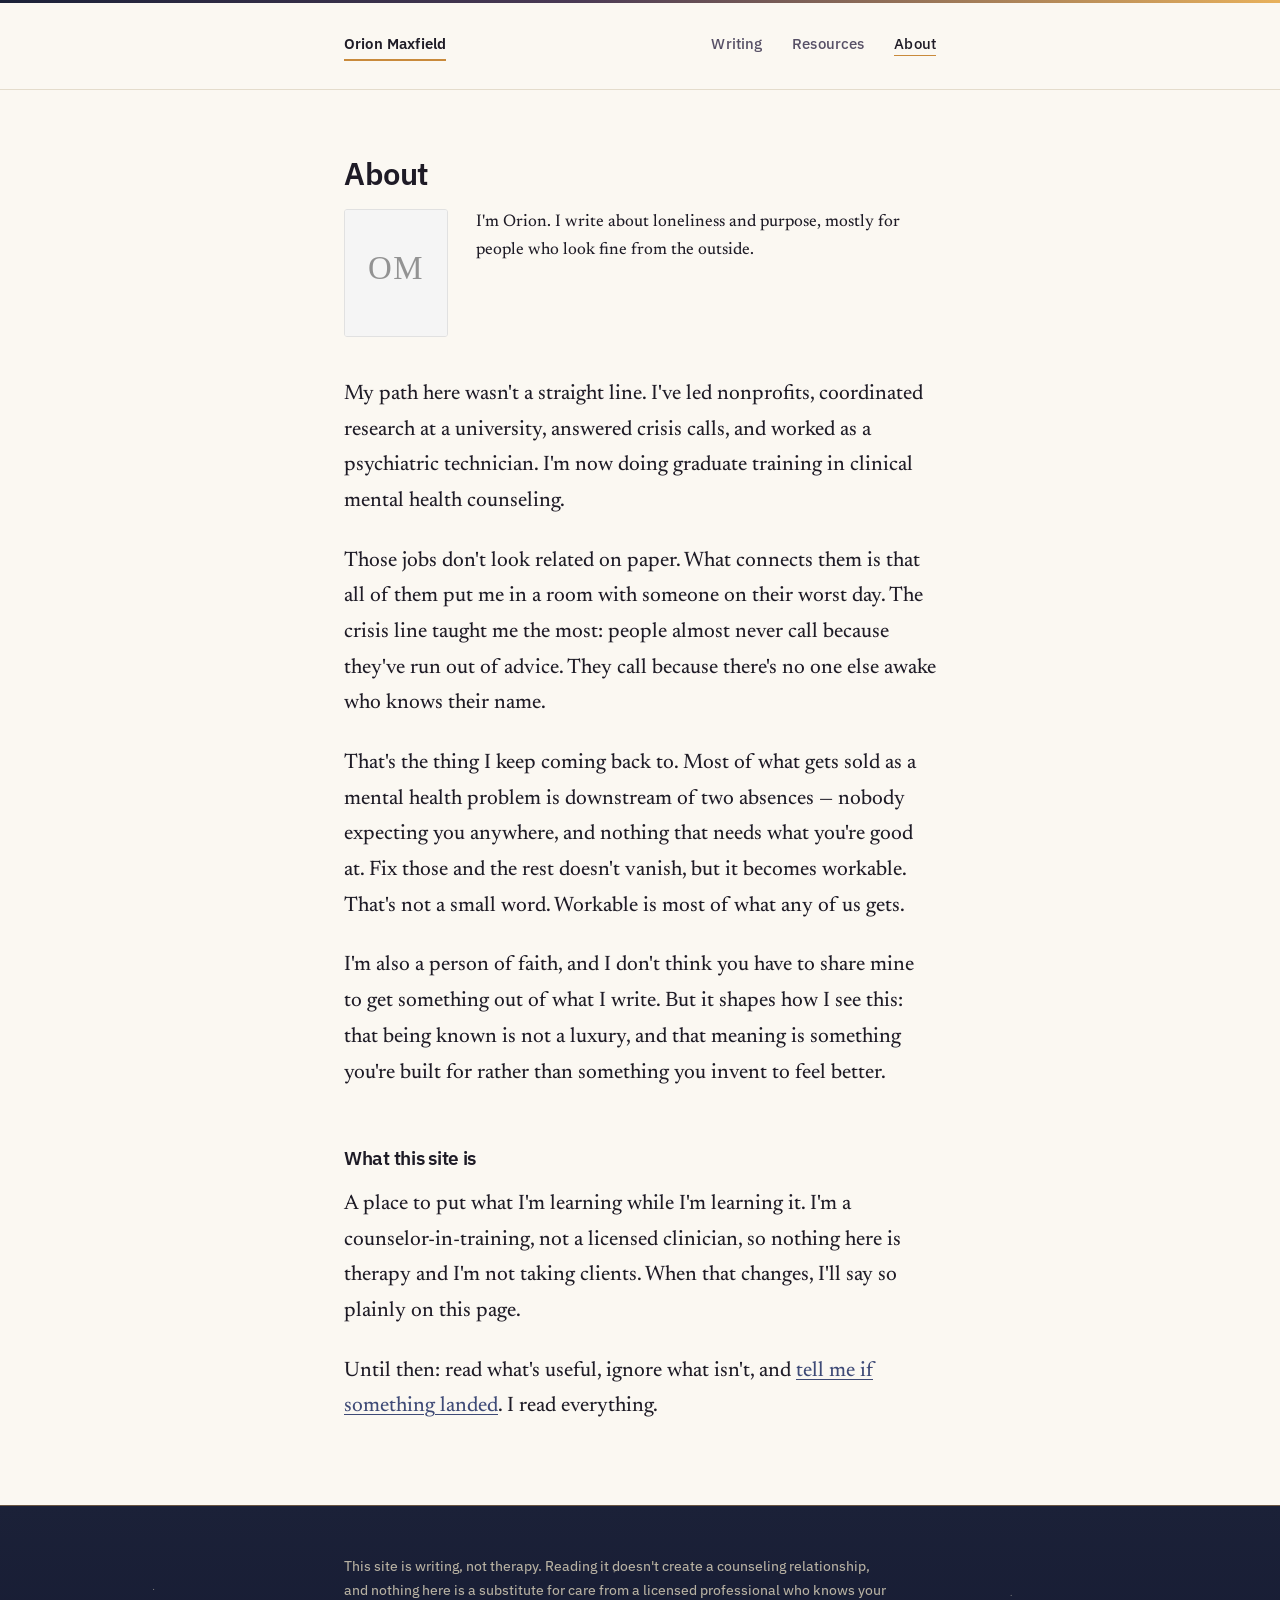
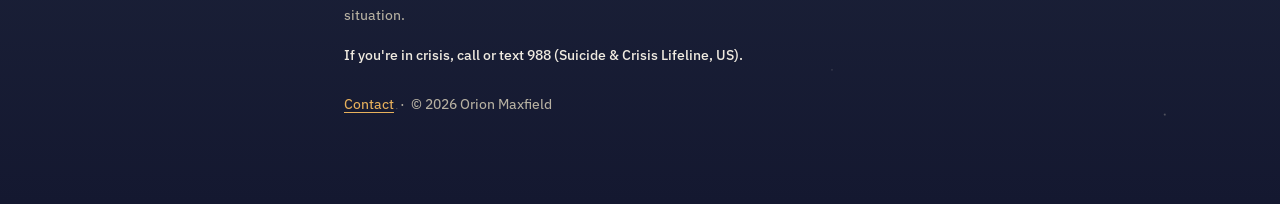
==== commit 9485898f: "Night-into-dawn visual identity The home page now opens in an indigo night sky with a faint starfiel" ====
--- a/about.html
+++ b/about.html
@@ -13,6 +13,8 @@
   <meta property="og:description" content="Nonprofit leadership, research, crisis work, and now counselor training.">
   <meta property="og:url" content="https://orionmaxfield.github.io/about.html">
   <meta name="twitter:card" content="summary">
+  <meta name="theme-color" content="#FBF8F2" media="(prefers-color-scheme: light)">
+  <meta name="theme-color" content="#11131D" media="(prefers-color-scheme: dark)">
   <link rel="icon" href="favicon.svg" type="image/svg+xml">
   <link rel="preconnect" href="https://fonts.googleapis.com">
   <link rel="preconnect" href="https://fonts.gstatic.com" crossorigin>
--- a/style.css
+++ b/style.css
@@ -3,20 +3,38 @@
 
    One stylesheet for every page. Change it here and it changes everywhere;
    don't paste CSS back into the individual HTML files.
+
+   The visual idea: night into dawn. The home page opens in an indigo night
+   sky — a faint Orion in it — and warms into cream paper as you scroll.
+   Every page ends on a night-band footer where the crisis line is the lit
+   thing in the dark. Dark mode is the night expression of the same site,
+   not an inverted one.
    ========================================================================== */
 
 :root {
-  /* Nothing here is pure black on pure white. Paper and ink are both warm,
-     which is most of the difference between "default" and "designed". */
-  --paper: #FDFCFA;
-  --paper-raised: #F5F1EA;
-  --ink: #17140F;
-  --ink-soft: #4A443B;
-  --accent: #24455F;
-  --accent-strong: #14293C;
-  --on-accent: #FDFCFA;
-  --rule: #DED7CB;
-  --rule-strong: #C0B8A8;
+  /* Night band (the sky) */
+  --night: #1B2138;
+  --night-deep: #141830;
+  --night-dusk: #4A3A55;        /* mauve step in the dawn gradient */
+  --on-night: #EFEAE0;          /* text on the night band */
+  --on-night-soft: #C6C0B2;
+  --star: #E8DFC8;
+
+  /* Daylight (the page) */
+  --paper: #FBF8F2;
+  --paper-raised: #F4EFE5;
+  --ink: #1E1B26;
+  --ink-soft: #575066;
+  --rule: #E4DCCC;
+
+  /* Interactive: indigo. Decorative warmth: amber. Amber never carries
+     meaning by itself — links and buttons stay indigo in light mode. */
+  --accent: #3E4A76;
+  --accent-strong: #2E3A64;
+  --on-accent: #FBF8F2;
+  --dawn: #C98A3B;
+  --dawn-soft: #E8B15C;
+  --dawn-deep: #96601B;         /* amber dark enough to be text on paper */
 
   --shell: 40rem;   /* masthead, footer, list pages */
   --measure: 36rem; /* long-form prose sits slightly narrower */
@@ -27,19 +45,29 @@
   --ease: 150ms ease;
 }
 
-/* The same palette with the roles swapped, kept in the same warm family
-   so dark mode reads as the same site rather than a different one. */
+/* Night mode: the paper itself becomes sky, and amber becomes the
+   interactive color — warm light against the dark. */
 @media (prefers-color-scheme: dark) {
   :root {
-    --paper: #1A1815;
-    --paper-raised: #23201A;
-    --ink: #F2EDE4;
-    --ink-soft: #B5AD9F;
-    --accent: #9FC3E6;
-    --accent-strong: #C4DAF1;
-    --on-accent: #16140F;
-    --rule: #35312A;
-    --rule-strong: #4A443B;
+    --night: #141726;
+    --night-deep: #10121E;
+    --night-dusk: #3A3048;
+    --on-night: #EFEAE0;
+    --on-night-soft: #C6C0B2;
+    --star: #E8DFC8;
+
+    --paper: #11131D;
+    --paper-raised: #1A1E2E;
+    --ink: #EDE8DD;
+    --ink-soft: #A9A296;
+    --rule: #262B40;
+
+    --accent: #E0AC5E;
+    --accent-strong: #EDC286;
+    --on-accent: #11131D;
+    --dawn: #C98A3B;
+    --dawn-soft: #E8B15C;
+    --dawn-deep: #E0AC5E;
   }
 }
 
@@ -66,6 +94,17 @@
   text-rendering: optimizeLegibility;
 }
 
+/* Site signature on inner pages: a thin dawn gradient along the top.
+   The home page doesn't need it — it has the whole sky. */
+body::before {
+  content: "";
+  display: block;
+  height: 3px;
+  background: linear-gradient(90deg, var(--night) 0%, var(--night-dusk) 45%, var(--dawn-soft) 100%);
+}
+
+body.home::before { display: none; }
+
 .wrap {
   width: 100%;
   max-width: var(--shell);
@@ -92,6 +131,93 @@
   text-decoration: none;
 }
 
+/* ----------------------------------------------------------- night sky --- */
+
+/* Home page only: masthead + hero live inside .sky, which runs from deep
+   night at the top down through dusk to an amber horizon line, then the
+   cream page begins. The starfield SVG sits behind the text. */
+.sky {
+  position: relative;
+  overflow: hidden;
+  background:
+    linear-gradient(180deg,
+      var(--night-deep) 0%,
+      var(--night) 46%,
+      #262A48 68%,
+      var(--night-dusk) 86%,
+      #6A4A47 96%,
+      #8A5F3A 100%);
+  color: var(--on-night);
+  border-bottom: 1px solid rgba(232, 177, 92, 0.55);
+  box-shadow: 0 1px 26px rgba(201, 138, 59, 0.25);
+  margin-bottom: 4.5rem;
+}
+
+.stars {
+  position: absolute;
+  inset: 0;
+  width: 100%;
+  height: 100%;
+  pointer-events: none;
+}
+
+/* In dark mode the page below is night too, so the horizon banks down to
+   embers instead of blazing into daylight. */
+@media (prefers-color-scheme: dark) {
+  .sky {
+    background:
+      linear-gradient(180deg,
+        var(--night-deep) 0%,
+        var(--night) 46%,
+        #262A48 68%,
+        var(--night-dusk) 88%,
+        #5C4136 97%,
+        #7A5238 100%);
+    border-bottom-color: rgba(232, 177, 92, 0.35);
+    box-shadow: 0 1px 22px rgba(201, 138, 59, 0.18);
+  }
+}
+
+.stars circle { fill: var(--star); }
+.stars line {
+  stroke: var(--star);
+  stroke-width: 0.5;
+  opacity: 0.13;
+}
+
+.sky .masthead,
+.sky .hero {
+  position: relative; /* above the starfield */
+}
+
+.sky .masthead {
+  border-bottom: 1px solid rgba(239, 234, 224, 0.14);
+  margin-bottom: 0;
+}
+
+.sky .wordmark {
+  color: var(--on-night);
+  border-bottom-color: var(--dawn-soft);
+}
+
+.sky nav a { color: #CDC7B9; }
+
+.sky nav a:hover,
+.sky nav a:focus-visible,
+.sky nav a[aria-current="page"] { color: var(--on-night); }
+
+.sky nav a[aria-current="page"]::after { background: var(--dawn-soft); }
+
+.sky .hero {
+  padding: 4.75rem 0 5.5rem;
+  margin-bottom: 0;
+}
+
+.sky .lede { color: var(--on-night); }
+.sky .sub { color: var(--on-night-soft); }
+
+.sky :focus-visible { outline-color: var(--dawn-soft); }
+
 /* ------------------------------------------------------------- header --- */
 
 .masthead {
@@ -115,7 +241,7 @@
   letter-spacing: 0.01em;
   color: var(--ink);
   text-decoration: none;
-  border-bottom: 2px solid var(--accent);
+  border-bottom: 2px solid var(--dawn);
   padding-bottom: 2px;
 }
 
@@ -161,7 +287,7 @@
 
 nav a[aria-current="page"]::after {
   transform: scaleX(1);
-  background: var(--accent);
+  background: var(--dawn);
 }
 
 /* --------------------------------------------------------------- type --- */
@@ -195,10 +321,13 @@
 strong { font-weight: 600; }
 
 .lede {
-  font-size: 1.85rem;
-  line-height: 1.32;
+  font-family: var(--serif);
+  font-size: 2.35rem;
+  line-height: 1.22;
+  font-weight: 400;
+  letter-spacing: -0.01em;
   margin: 0 0 1.75rem;
-  max-width: 34rem;
+  max-width: 36rem;
   text-wrap: pretty;
 }
 
@@ -215,7 +344,7 @@
   font-weight: 600;
   letter-spacing: 0.12em;
   text-transform: uppercase;
-  color: var(--accent);
+  color: var(--dawn-deep);
   display: block;
   margin-bottom: 0.55rem;
 }
@@ -225,7 +354,8 @@
   display: inline-block;
   width: 0.4rem;
   height: 0.4rem;
-  background: var(--accent);
+  border-radius: 50%;
+  background: var(--dawn);
   margin-right: 0.6rem;
   vertical-align: 0.08rem;
 }
@@ -236,7 +366,10 @@
 
 .hero { margin-bottom: 5rem; }
 
+/* Section labels sit on a "horizon" hairline: amber at the left, fading
+   out to the right. */
 .section-label {
+  position: relative;
   font-family: var(--sans);
   font-size: 0.8rem;
   font-weight: 600;
@@ -244,18 +377,33 @@
   text-transform: uppercase;
   color: var(--ink);
   padding-bottom: 0.75rem;
-  border-bottom: 1px solid var(--rule-strong);
   margin-bottom: 1rem;
 }
 
+.section-label::after {
+  content: "";
+  position: absolute;
+  left: 0;
+  right: 0;
+  bottom: 0;
+  height: 1px;
+  background: linear-gradient(90deg, var(--dawn) 0%, var(--rule) 45%, transparent 100%);
+}
+
 /* ------------------------------------------------------ writing list --- */
 
 .entry {
-  padding: 1.9rem 0;
+  position: relative;
+  padding: 1.9rem 1rem;
+  margin: 0 -1rem;
+  border-radius: 6px;
   border-bottom: 1px solid var(--rule);
+  transition: background var(--ease);
 }
 
 .entry:last-child { border-bottom: none; }
+
+.entry:hover { background: var(--paper-raised); }
 
 .entry a {
   font-family: var(--sans);
@@ -268,7 +416,7 @@
   display: inline-block;
   margin-bottom: 0.45rem;
   /* Underline drawn as a background so it can animate its width. */
-  background-image: linear-gradient(var(--accent), var(--accent));
+  background-image: linear-gradient(var(--dawn), var(--dawn));
   background-size: 0% 1px;
   background-position: 0 100%;
   background-repeat: no-repeat;
@@ -312,6 +460,7 @@
   object-fit: cover;
   background: var(--paper-raised);
   border: 1px solid var(--rule);
+  border-radius: 3px;
   filter: grayscale(1) contrast(1.05);
   font-family: var(--sans);
   font-size: 0.8rem;
@@ -322,11 +471,28 @@
 
 /* ------------------------------------------------------------- signup --- */
 
+/* "First light": a raised warm panel with a dawn gradient across its top. */
 .signup {
-  background: var(--paper-raised);
+  position: relative;
+  overflow: hidden;
+  background: linear-gradient(180deg, #F7EFDF 0%, var(--paper-raised) 55%);
   border: 1px solid var(--rule);
-  border-radius: 4px;
-  padding: 2.25rem 1.75rem 2rem;
+  border-radius: 6px;
+  padding: 2.4rem 1.75rem 2rem;
+}
+
+@media (prefers-color-scheme: dark) {
+  .signup { background: linear-gradient(180deg, #201E2C 0%, var(--paper-raised) 55%); }
+}
+
+.signup::before {
+  content: "";
+  position: absolute;
+  top: 0;
+  left: 0;
+  right: 0;
+  height: 2px;
+  background: linear-gradient(90deg, var(--night-dusk) 0%, var(--dawn) 50%, var(--dawn-soft) 100%);
 }
 
 .signup h2 { margin-top: 0; }
@@ -341,7 +507,7 @@
   font-family: var(--sans);
   font-size: 0.95rem;
   padding: 0.72rem 0.85rem;
-  border: 1px solid var(--rule-strong);
+  border: 1px solid var(--rule);
   background: var(--paper);
   color: var(--ink);
   border-radius: 3px;
@@ -401,23 +567,33 @@
 article { margin-bottom: 4rem; }
 
 article h1 {
-  font-size: 2.15rem;
-  line-height: 1.18;
+  font-size: 2.35rem;
+  line-height: 1.15;
   margin-bottom: 0.85rem;
-  max-width: 32rem;
+  max-width: 34rem;
 }
 
 article > p { max-width: var(--measure); }
 
 .byline {
+  position: relative;
   font-family: var(--sans);
   font-size: 0.86rem;
   font-weight: 500;
   letter-spacing: 0.02em;
   color: var(--ink-soft);
   padding-bottom: 1.75rem;
-  border-bottom: 1px solid var(--rule);
   margin-bottom: 2.5rem;
+}
+
+.byline::after {
+  content: "";
+  position: absolute;
+  left: 0;
+  right: 0;
+  bottom: 0;
+  height: 1px;
+  background: linear-gradient(90deg, var(--dawn) 0%, var(--rule) 45%, transparent 100%);
 }
 
 /* The paragraph right after the byline is the lead. (Not p:first-of-type —
@@ -434,7 +610,7 @@
   padding: 0.03em 0.09em 0 0;
 }
 
-/* Short accent rule marks each section break. */
+/* Short dawn rule marks each section break. */
 article h2 {
   margin-top: 3.4rem;
   font-size: 1.22rem;
@@ -446,15 +622,15 @@
   display: block;
   width: 2rem;
   height: 2px;
-  background: var(--accent);
-  opacity: 0.75;
+  border-radius: 1px;
+  background: linear-gradient(90deg, var(--dawn), var(--dawn-soft));
   margin-bottom: 1.15rem;
 }
 
 blockquote {
   margin: 2.25rem 0;
   padding-left: 1.4rem;
-  border-left: 2px solid var(--accent);
+  border-left: 2px solid var(--dawn);
   color: var(--ink-soft);
   font-style: italic;
   max-width: var(--measure);
@@ -474,19 +650,31 @@
 
 /* ------------------------------------------------------------- footer --- */
 
+/* Every page ends back in the night. The crisis line is the brightest
+   thing in the band — deliberately. */
 footer {
-  border-top: 1px solid var(--rule);
   margin-top: 5rem;
-  padding: 2.5rem 0 4rem;
+  padding: 3rem 0 4rem;
+  background:
+    radial-gradient(1px 1px at 12% 28%, rgba(232, 223, 200, 0.5), transparent 100%),
+    radial-gradient(1px 1px at 31% 68%, rgba(232, 223, 200, 0.34), transparent 100%),
+    radial-gradient(1.5px 1.5px at 48% 22%, rgba(232, 223, 200, 0.42), transparent 100%),
+    radial-gradient(1px 1px at 65% 55%, rgba(232, 223, 200, 0.3), transparent 100%),
+    radial-gradient(1px 1px at 79% 30%, rgba(232, 223, 200, 0.45), transparent 100%),
+    radial-gradient(1.5px 1.5px at 91% 70%, rgba(232, 223, 200, 0.35), transparent 100%),
+    linear-gradient(180deg, var(--night) 0%, var(--night-deep) 100%);
+  border-top: 1px solid rgba(232, 177, 92, 0.4);
+  color: #B7B1A2;
   font-family: var(--sans);
   font-size: 0.9rem;
   line-height: 1.7;
-  color: var(--ink-soft);
-}
-
-footer a { color: var(--accent); }
+}
+
+footer a { color: var(--dawn-soft); }
+footer a:hover { color: #F1C87E; }
 footer .disclaimer { max-width: 34rem; margin: 0 0 1rem; }
-footer .crisis { color: var(--ink); font-weight: 500; }
+footer .crisis { color: var(--on-night); font-weight: 500; }
+footer :focus-visible { outline-color: var(--dawn-soft); }
 
 /* ------------------------------------------------ motion + responsive --- */
 
@@ -498,6 +686,16 @@
   @keyframes rise {
     from { opacity: 0; transform: translateY(6px); }
     to   { opacity: 1; transform: none; }
+  }
+
+  /* A few stars breathe, slowly and out of phase. Nothing blinks. */
+  .stars .tw       { animation: twinkle 9s ease-in-out infinite; }
+  .stars .tw-slow  { animation: twinkle 13s ease-in-out infinite 2.5s; }
+  .stars .tw-late  { animation: twinkle 11s ease-in-out infinite 5s; }
+
+  @keyframes twinkle {
+    0%, 100% { opacity: 1; }
+    50%      { opacity: 0.35; }
   }
 }
 
@@ -510,20 +708,70 @@
 
 @media (max-width: 34rem) {
   body { font-size: 20px; }
-  .lede { font-size: 1.5rem; }
+  .lede { font-size: 1.7rem; }
+
+  /* A phone-width crop of the wide starfield would cut Orion out entirely,
+     so swap the SVG for a sprinkling of CSS stars over the same gradient. */
+  .stars { display: none; }
+
+  .sky {
+    background:
+      radial-gradient(1.5px 1.5px at 12% 10%, rgba(232, 223, 200, 0.5), transparent 100%),
+      radial-gradient(1px 1px at 78% 7%, rgba(232, 223, 200, 0.35), transparent 100%),
+      radial-gradient(1px 1px at 34% 20%, rgba(232, 223, 200, 0.3), transparent 100%),
+      radial-gradient(2px 2px at 88% 17%, rgba(232, 223, 200, 0.55), transparent 100%),
+      radial-gradient(1px 1px at 55% 9%, rgba(232, 223, 200, 0.28), transparent 100%),
+      radial-gradient(1.5px 1.5px at 66% 26%, rgba(232, 223, 200, 0.4), transparent 100%),
+      radial-gradient(1px 1px at 20% 33%, rgba(232, 223, 200, 0.25), transparent 100%),
+      radial-gradient(1px 1px at 90% 38%, rgba(232, 223, 200, 0.3), transparent 100%),
+      linear-gradient(180deg,
+        var(--night-deep) 0%,
+        var(--night) 46%,
+        #262A48 68%,
+        var(--night-dusk) 86%,
+        #6A4A47 96%,
+        #8A5F3A 100%);
+  }
+
+  /* Keep the ember ending on dark-mode phones (this rule is later in the
+     sheet than the desktop dark override, so it must restate it). */
+  @media (prefers-color-scheme: dark) {
+    .sky {
+      background:
+        radial-gradient(1.5px 1.5px at 12% 10%, rgba(232, 223, 200, 0.5), transparent 100%),
+        radial-gradient(1px 1px at 78% 7%, rgba(232, 223, 200, 0.35), transparent 100%),
+        radial-gradient(1px 1px at 34% 20%, rgba(232, 223, 200, 0.3), transparent 100%),
+        radial-gradient(2px 2px at 88% 17%, rgba(232, 223, 200, 0.55), transparent 100%),
+        radial-gradient(1px 1px at 55% 9%, rgba(232, 223, 200, 0.28), transparent 100%),
+        radial-gradient(1.5px 1.5px at 66% 26%, rgba(232, 223, 200, 0.4), transparent 100%),
+        radial-gradient(1px 1px at 20% 33%, rgba(232, 223, 200, 0.25), transparent 100%),
+        radial-gradient(1px 1px at 90% 38%, rgba(232, 223, 200, 0.3), transparent 100%),
+        linear-gradient(180deg,
+          var(--night-deep) 0%,
+          var(--night) 46%,
+          #262A48 68%,
+          var(--night-dusk) 88%,
+          #5C4136 97%,
+          #7A5238 100%);
+    }
+  }
   h1 { font-size: 1.6rem; }
-  article h1 { font-size: 1.7rem; }
+  article h1 { font-size: 1.75rem; }
   .byline + p::first-letter { font-size: 3em; }
   .masthead { margin-bottom: 3rem; }
+  .sky .masthead { margin-bottom: 0; }
+  .sky .hero { padding: 3.25rem 0 4rem; }
   nav a { margin-left: 0; margin-right: 1.25rem; }
   .strip { flex-direction: column; gap: 1.25rem; }
-  .signup { padding: 1.75rem 1.25rem; }
+  .signup { padding: 1.9rem 1.25rem; }
+  .entry { margin: 0; padding-left: 0; padding-right: 0; }
+  .entry:hover { background: none; }
 }
 
 /* --------------------------------------------------------------- print --- */
 
 @media print {
-  .masthead nav, .signup, .next, .skip { display: none; }
+  .masthead nav, .signup, .next, .skip, .stars { display: none; }
 
   body {
     font-size: 12pt;
@@ -532,6 +780,26 @@
     animation: none;
   }
 
+  body::before { display: none; }
+
+  .sky {
+    background: #fff;
+    color: #000;
+    border-bottom: 1px solid #000;
+    box-shadow: none;
+    margin-bottom: 2rem;
+  }
+
+  .sky .lede, .sky .sub, .sky .wordmark { color: #000; }
+
+  footer {
+    background: #fff;
+    color: #000;
+    border-top: 1px solid #000;
+  }
+
+  footer a, footer .crisis { color: #000; }
+
   .wrap { max-width: none; padding: 0; }
 
   a { color: #000; }
